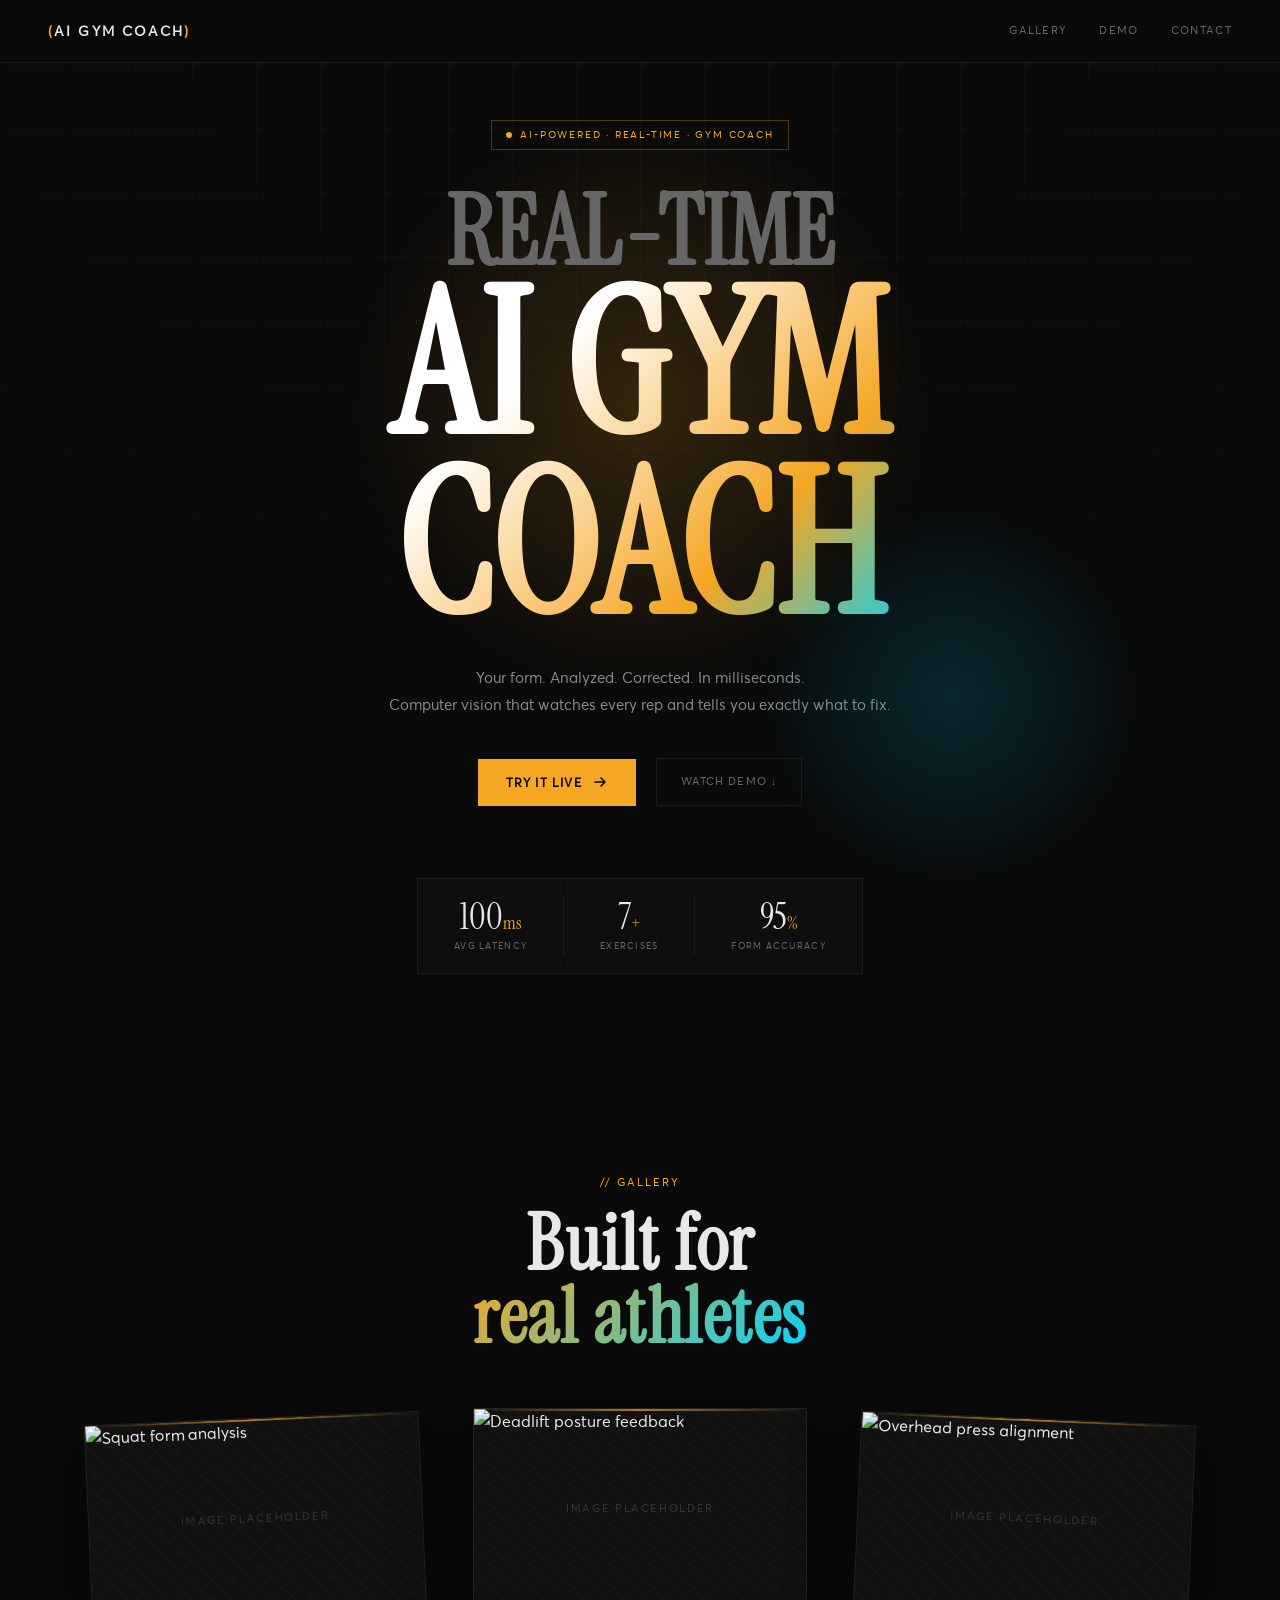
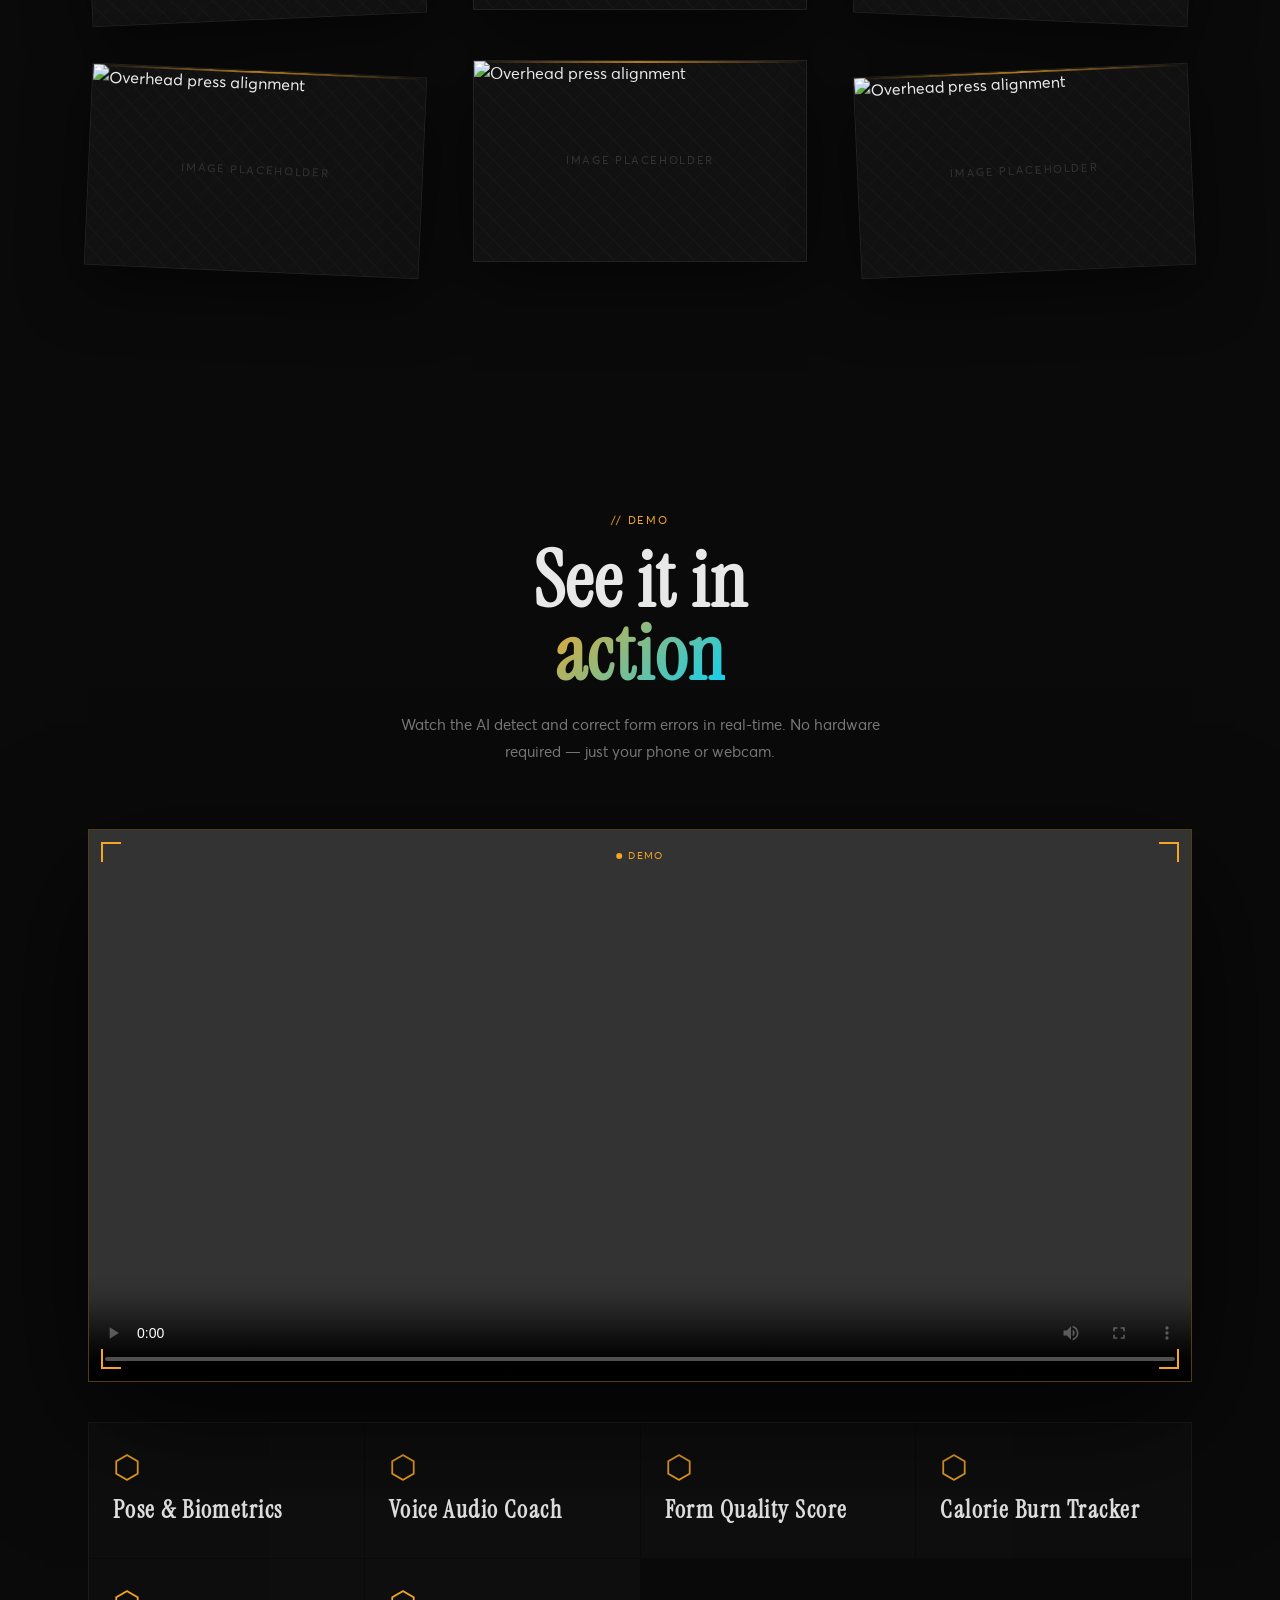
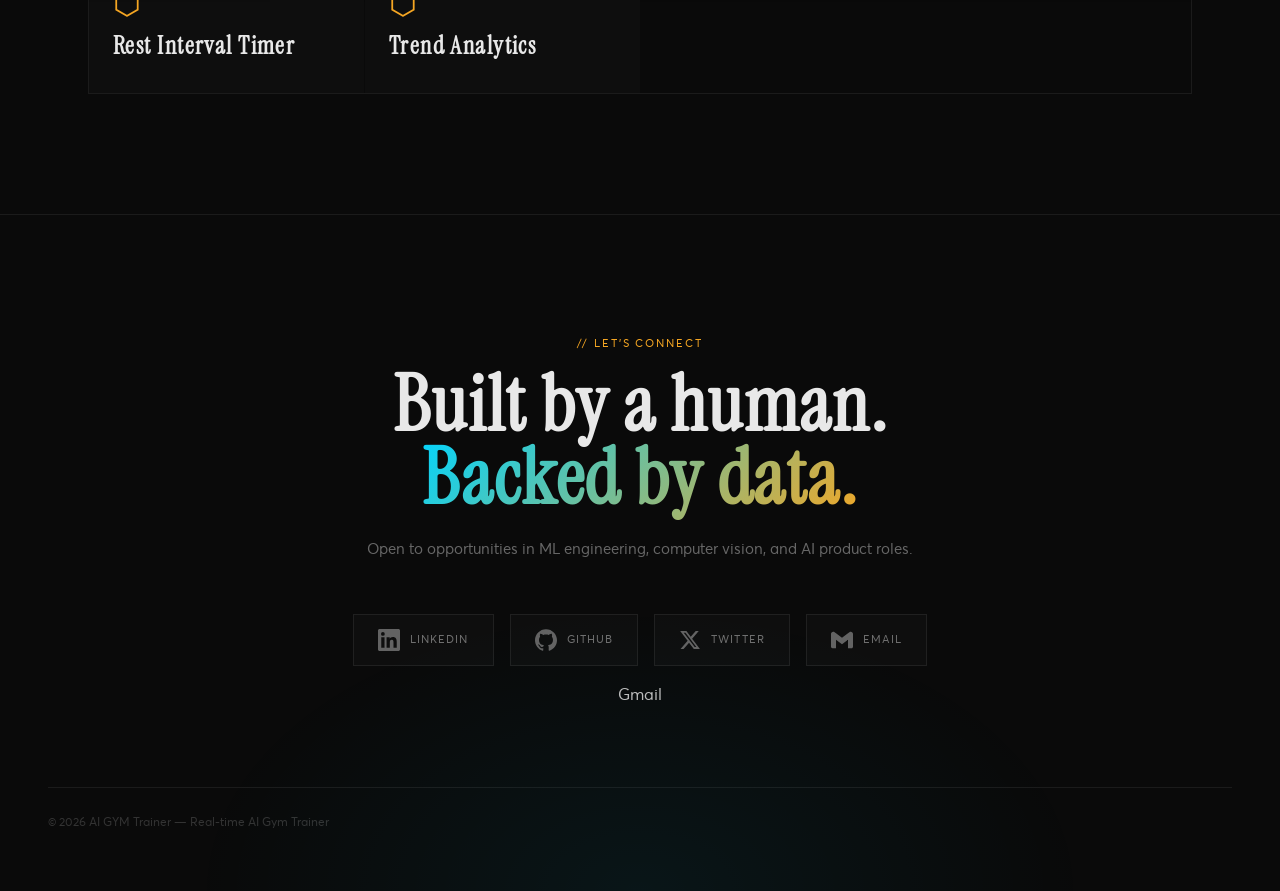
==== LandingPage/index.html @ 3557c046 "Initial commit" ====
<!doctype html>
<html lang="en">
  <head>
    <meta charset="UTF-8" />
    <meta name="viewport" content="width=device-width, initial-scale=1.0" />
    <title>Real-time AI GYM Trainer</title>
    <link rel="stylesheet" href="style.css" />
    <style>
      @font-face {
        font-family: "Averta";
        src: url("fonts/Averta.woff2") format("woff2");
        font-weight: normal;
        font-style: normal;
      }
    </style>
    <link rel="preconnect" href="https://fonts.googleapis.com" />
    <link rel="preconnect" href="https://fonts.gstatic.com" crossorigin />
    <link
      href="https://fonts.googleapis.com/css2?family=Ubuntu:wght@400;700&family=Instrument+Serif:ital,wght@0,400;1,400&display=swap"
      rel="stylesheet"
    />
  </head>
  <body>
    <!-- GRID OVERLAY -->
    <div class="grid-overlay" aria-hidden="true"></div>

    <!-- NAV -->
    <nav class="nav">
      <div class="nav-logo">
        <span class="logo-bracket">(</span>AI GYM COACH<span
          class="logo-bracket"
          >)</span
        >
      </div>
      <div class="nav-links">
        <a href="#visuals">Gallery</a>
        <a href="#demo">Demo</a>
        <a href="#contact">Contact</a>
      </div>
    </nav>

    <!-- HERO -->
    <section class="hero" id="hero">
      <div class="hero-tag">
        <span class="dot"></span>
        <span>AI-POWERED · REAL-TIME · GYM COACH</span>
      </div>

      <h1 class="hero-title">
        <span class="line-one">REAL-TIME</span>
        <span class="line-two">AI GYM<br />COACH</span>
      </h1>

      <p class="hero-sub">
        Your form. Analyzed. Corrected. In milliseconds.<br />
        Computer vision that watches every rep and tells you exactly what to
        fix.
      </p>

      <div class="hero-cta-row">
        <a
          href="https://ai-realtime-gym-coach.streamlit.app/"
          target="_blank"
          rel="noopener noreferrer"
          class="btn-primary"
          id="cta-button"
        >
          <span>Try it live</span>
          <svg width="16" height="16" viewBox="0 0 16 16" fill="none">
            <path
              d="M3 8H13M13 8L9 4M13 8L9 12"
              stroke="currentColor"
              stroke-width="1.5"
              stroke-linecap="round"
              stroke-linejoin="round"
            />
          </svg>
        </a>
        <a href="#demo-video" class="btn-ghost">WATCH DEMO ↓</a>
      </div>

      <!-- Live metrics strip -->
      <div class="metrics-strip">
        <div class="metric">
          <span class="metric-val">100<span class="unit">ms</span></span>
          <span class="metric-label">Avg Latency</span>
        </div>
        <div class="metric-divider"></div>
        <div class="metric">
          <span class="metric-val">7<span class="unit">+</span></span>
          <span class="metric-label">Exercises</span>
        </div>
        <div class="metric-divider"></div>
        <div class="metric">
          <span class="metric-val">95<span class="unit">%</span></span>
          <span class="metric-label">Form Accuracy</span>
        </div>
      </div>
    </section>

    <!-- VISUAL SECTION -->
    <section class="visuals" id="visuals">
      <div class="section-header center-header">
        <span class="section-tag">// GALLERY</span>
        <h2 class="section-title">Built for<br /><em>real athletes</em></h2>
      </div>

      <div class="card-grid">
        <!-- Card 1 -->
        <div class="img-card card-tilt-left card-float-1">
          <div class="card-inner">
            <div class="card-img-wrap">
              <!-- Replace src with your image -->
              <img
                src="./IMGs/i1.png"
                alt="Squat form analysis"
                onerror="this.parentElement.classList.add('img-placeholder')"
              />
              <div class="card-scan-line"></div>
            </div>
            <div class="card-corner tl"></div>
            <div class="card-corner tr"></div>
            <div class="card-corner bl"></div>
            <div class="card-corner br"></div>
          </div>
        </div>

        <!-- Card 2 — tall center -->
        <div class="img-card card-center card-float-2">
          <div class="card-inner">
            <div class="card-img-wrap">
              <img
                src="./IMGs/i2.png"
                alt="Deadlift posture feedback"
                onerror="this.parentElement.classList.add('img-placeholder')"
              />
              <div class="card-scan-line"></div>
            </div>
            <div class="card-corner tl"></div>
            <div class="card-corner tr"></div>
            <div class="card-corner bl"></div>
            <div class="card-corner br"></div>
          </div>
        </div>

        <!-- Card 3 -->
        <div class="img-card card-tilt-right card-float-3">
          <div class="card-inner">
            <div class="card-img-wrap">
              <img
                src="./IMGs/i3.png"
                alt="Overhead press alignment"
                onerror="this.parentElement.classList.add('img-placeholder')"
              />
              <div class="card-scan-line"></div>
            </div>
            <div class="card-corner tl"></div>
            <div class="card-corner tr"></div>
            <div class="card-corner bl"></div>
            <div class="card-corner br"></div>
          </div>
        </div>

        <div class="img-card card-tilt-right card-float-4">
          <div class="card-inner"> 
            <div class="card-img-wrap">
              <img
                src="./IMGs/i4.png"
                alt="Overhead press alignment"
                onerror="this.parentElement.classList.add('img-placeholder')"
              />
              <div class="card-scan-line"></div>
            </div>
            <div class="card-corner tl"></div>
            <div class="card-corner tr"></div>
            <div class="card-corner bl"></div>
            <div class="card-corner br"></div>
          </div>
        </div>

        <div class="img-card card-center card-float-5">
          <div class="card-inner">
            <div class="card-img-wrap">
              <img
                src="./IMGs/i5.png"
                alt="Overhead press alignment"
                onerror="this.parentElement.classList.add('img-placeholder')"
              />
              <div class="card-scan-line"></div>
            </div>
            <div class="card-corner tl"></div>
            <div class="card-corner tr"></div>
            <div class="card-corner bl"></div>
            <div class="card-corner br"></div>
          </div>
        </div>

        <div class="img-card card-tilt-left card-float-6">
          <div class="card-inner">
            <div class="card-img-wrap">
              <img
                src="./IMGs/i6.png"
                alt="Overhead press alignment"
                onerror="this.parentElement.classList.add('img-placeholder')"
              />
              <div class="card-scan-line"></div>
            </div>
            <div class="card-corner tl"></div>
            <div class="card-corner tr"></div>
            <div class="card-corner bl"></div>
            <div class="card-corner br"></div>
          </div>
        </div>
      </div>
    </section>

    <!-- DEMO SECTION -->
    <section class="demo" id="demo">
      <div class="section-header center-header">
        <span class="section-tag">// DEMO</span>
        <h2 class="section-title">See it in<br /><em>action</em></h2>
        <p class="section-desc">
          Watch the AI detect and correct form errors in real-time. No hardware
          required — just your phone or webcam.
        </p>
      </div>

      <div class="video-wrapper" id="demo-video">
        <div class="video-glow"></div>
        <div class="video-container">
          <div class="video-corner tl"></div>
          <div class="video-corner tr"></div>
          <div class="video-corner bl"></div>
          <div class="video-corner br"></div>
          <div class="video-status">
            <span class="dot pulse-dot"></span>
            <span>DEMO</span>
          </div>
          <!-- Replace with your video. Options:
             MP4:    <video src="your-demo.mp4" controls></video>
             YouTube: <iframe src="https://www.youtube.com/embed/YOUR_ID" ...></iframe>
        -->
          <video src="videos/video.mp4" controls playsinline></video>
          <!-- <iframe src="https://www.youtube.com/embed/YOUR_VIDEO_ID" allowfullscreen></iframe> -->
        </div>
      </div>

      <!-- feature callouts below video -->
      <div class="feature-row">
        <div class="feature">
          <span class="feature-icon">⬡</span>
          <strong>Pose & Biometrics</strong>
        </div>
        <div class="feature">
          <span class="feature-icon">⬡</span>
          <strong>Voice Audio Coach</strong>
        </div>
        <div class="feature">
          <span class="feature-icon">⬡</span>
          <strong>Form Quality Score</strong>
        </div>
        <div class="feature">
          <span class="feature-icon">⬡</span>
          <strong>Calorie Burn Tracker</strong>
        </div>
        <div class="feature">
          <span class="feature-icon">⬡</span>
          <strong>Rest Interval Timer</strong>
        </div>
        <div class="feature">
          <span class="feature-icon">⬡</span>
          <strong>Trend Analytics</strong>
        </div>
      </div>
    </section>

    <!-- CONTACT SECTION -->
    <section class="contact" id="contact">
      <div class="contact-inner">
        <span class="section-tag">// LET'S CONNECT</span>
        <h2 class="contact-title">
          Built by a human.<br /><em>Backed by data.</em>
        </h2>
        <p class="contact-desc">
          Open to opportunities in ML engineering, computer vision, and AI
          product roles.
        </p>

        <div class="social-grid">
          <!-- LinkedIn -->
          <a
            href="https://www.linkedin.com"
            target="_blank"
            rel="noopener"
            class="social-btn"
            aria-label="LinkedIn"
          >
            <span class="social-icon">
              <svg
                viewBox="0 0 24 24"
                fill="currentColor"
                width="22"
                height="22"
              >
                <path
                  d="M20.447 20.452h-3.554v-5.569c0-1.328-.027-3.037-1.852-3.037-1.853 0-2.136 1.445-2.136 2.939v5.667H9.351V9h3.414v1.561h.046c.477-.9 1.637-1.85 3.37-1.85 3.601 0 4.267 2.37 4.267 5.455v6.286zM5.337 7.433a2.062 2.062 0 0 1-2.063-2.065 2.064 2.064 0 1 1 2.063 2.065zm1.782 13.019H3.555V9h3.564v11.452zM22.225 0H1.771C.792 0 0 .774 0 1.729v20.542C0 23.227.792 24 1.771 24h20.451C23.2 24 24 23.227 24 22.271V1.729C24 .774 23.2 0 22.222 0h.003z"
                />
              </svg>
            </span>
            <span class="social-label">LinkedIn</span>
          </a>

          <!-- GitHub -->
          <a
            href="https://github.com"
            target="_blank"
            rel="noopener"
            class="social-btn"
            aria-label="GitHub"
          >
            <span class="social-icon">
              <svg
                viewBox="0 0 24 24"
                fill="currentColor"
                width="22"
                height="22"
              >
                <path
                  d="M12 .297c-6.63 0-12 5.373-12 12 0 5.303 3.438 9.8 8.205 11.385.6.113.82-.258.82-.577 0-.285-.01-1.04-.015-2.04-3.338.724-4.042-1.61-4.042-1.61C4.422 18.07 3.633 17.7 3.633 17.7c-1.087-.744.084-.729.084-.729 1.205.084 1.838 1.236 1.838 1.236 1.07 1.835 2.809 1.305 3.495.998.108-.776.417-1.305.76-1.605-2.665-.3-5.466-1.332-5.466-5.93 0-1.31.465-2.38 1.235-3.22-.135-.303-.54-1.523.105-3.176 0 0 1.005-.322 3.3 1.23.96-.267 1.98-.399 3-.405 1.02.006 2.04.138 3 .405 2.28-1.552 3.285-1.23 3.285-1.23.645 1.653.24 2.873.12 3.176.765.84 1.23 1.91 1.23 3.22 0 4.61-2.805 5.625-5.475 5.92.42.36.81 1.096.81 2.22 0 1.606-.015 2.896-.015 3.286 0 .315.21.69.825.57C20.565 22.092 24 17.592 24 12.297c0-6.627-5.373-12-12-12"
                />
              </svg>
            </span>
            <span class="social-label">GitHub</span>
          </a>

          <!-- Twitter / X -->
          <a
            href="https://twitter.com"
            target="_blank"
            rel="noopener"
            class="social-btn"
            aria-label="Twitter"
          >
            <span class="social-icon">
              <svg
                viewBox="0 0 24 24"
                fill="currentColor"
                width="22"
                height="22"
              >
                <path
                  d="M18.244 2.25h3.308l-7.227 8.26 8.502 11.24H16.17l-5.214-6.817L4.99 21.75H1.68l7.73-8.835L1.254 2.25H8.08l4.713 6.231zm-1.161 17.52h1.833L7.084 4.126H5.117z"
                />
              </svg>
            </span>
            <span class="social-label">Twitter</span>
          </a>

          <!-- Contact / Email -->
          <a
            href="mailto:contact@example.com"
            class="social-btn"
            aria-label="Email"
          >
            <span class="social-icon">
              <svg
                viewBox="0 0 24 24"
                fill="currentColor"
                width="22"
                height="22"
              >
                <path
                  d="M24 5.457v13.909c0 .904-.732 1.636-1.636 1.636h-3.819V11.73L12 16.64l-6.545-4.91v9.273H1.636A1.636 1.636 0 0 1 0 19.366V5.457c0-2.023 2.309-3.178 3.927-1.964L5.455 4.64 12 9.548l6.545-4.910 1.528-1.145C21.69 2.28 24 3.434 24 5.457z"
                />
              </svg>
            </span>
            <span class="social-label">Email</span>
          </a>
            </span>
            <span class="social-label">Gmail</span>
          </a>
        </div>
      </div>

      <footer class="footer">
        <span>© 2026 AI GYM Trainer — Real-time AI Gym Trainer</span>
      </footer>
    </section>
  </body>
</html>
---- LandingPage/style.css ----
/* ============================================================
   AI GYM COACH — Real-time AI GYM Trainer
   style.css
   ============================================================ */

/* ── TOKENS ── */
:root {
  --bg:        #0a0a0a;
  --surface:   #111111;
  --border:    rgba(255,255,255,0.07);
  --amber:     #f5a623;
  --amber-dim: #b97a18;
  --amber-glow:rgba(245,166,35,0.18);
  --cyan:      #00d4ff;
  --cyan-glow: rgba(0,212,255,0.15);
  --text:      #e8e8e8;
  --muted:     #666;
  --font-display: 'Instrument Serif', serif;
  --font-body:    'Ubuntu', monospace;
  --font-body:    'Averta', sans-serif;
  --radius:    0px;
  --max-w:     1200px;
}

/* ── RESET ── */
*, *::before, *::after { box-sizing: border-box; margin: 0; padding: 0; }
html { scroll-behavior: smooth; }
body {
  background: var(--bg);
  color: var(--text);
  font-family: var(--font-body);
  font-size: 16px;
  line-height: 1.6;
  overflow-x: hidden;
}
a { color: inherit; text-decoration: none; }
img { display: block; width: 100%; height: 100%; object-fit: contain; }

/* ── GRID OVERLAY ── */
.grid-overlay {
  position: fixed;
  inset: 0;
  pointer-events: none;
  z-index: 0;
  background-image:
    linear-gradient(rgba(255,255,255,0.025) 1px, transparent 1px),
    linear-gradient(90deg, rgba(255,255,255,0.025) 1px, transparent 1px);
  background-size: 64px 64px;
  mask-image: radial-gradient(ellipse 80% 80% at 50% 0%, black 40%, transparent 100%);
}

/* ── NAV ── */
.nav {
  position: fixed;
  top: 0; left: 0; right: 0;
  z-index: 100;
  display: flex;
  align-items: center;
  justify-content: space-between;
  padding: 20px 48px;
  background: rgba(10,10,10,0.7);
  backdrop-filter: blur(16px);
  border-bottom: 1px solid var(--border);
}

.nav-logo {
  font-family: var(--font-body);
  font-weight: 700;
  font-size: 14px;
  letter-spacing: 0.15em;
  color: var(--text);
}
.logo-bracket { color: var(--amber); }

.nav-links {
  display: flex;
  gap: 32px;
}
.nav-links a {
  font-family: var(--font-body);
  font-size: 11px;
  letter-spacing: 0.12em;
  text-transform: uppercase;
  color: var(--muted);
  transition: color 0.2s;
}
.nav-links a:hover { color: var(--amber); }

/* ── HERO ── */
.hero {
  position: relative;
  z-index: 1;
  min-height: 100vh;
  display: flex;
  flex-direction: column;
  align-items: center;
  justify-content: center;
  text-align: center;
  padding: 120px 24px 80px;
  overflow: hidden;
}

/* Background glow blobs */
.hero::before {
  content: '';
  position: absolute;
  width: 600px; height: 600px;
  border-radius: 50%;
  background: radial-gradient(circle, var(--amber-glow) 0%, transparent 70%);
  top: 10%; left: 50%;
  transform: translateX(-50%);
  pointer-events: none;
  animation: blob-drift 8s ease-in-out infinite alternate;
}
.hero::after {
  content: '';
  position: absolute;
  width: 400px; height: 400px;
  border-radius: 50%;
  background: radial-gradient(circle, var(--cyan-glow) 0%, transparent 70%);
  bottom: 15%; right: 10%;
  pointer-events: none;
  animation: blob-drift 10s ease-in-out infinite alternate-reverse;
}

@keyframes blob-drift {
  from { transform: translateX(-50%) scale(1); opacity: 0.6; }
  to   { transform: translateX(-50%) scale(1.2) translateY(-20px); opacity: 1; }
}

.hero-tag {
  display: inline-flex;
  align-items: center;
  gap: 8px;
  font-family: var(--font-body);
  font-size: 10px;
  letter-spacing: 0.18em;
  color: var(--amber);
  border: 1px solid rgba(245,166,35,0.3);
  padding: 6px 14px;
  border-radius: var(--radius);
  margin-bottom: 40px;
  animation: fade-up 0.8s ease both;
}
.dot {
  width: 6px; height: 6px;
  border-radius: 50%;
  background: var(--amber);
  animation: blink 2s ease-in-out infinite;
}
@keyframes blink {
  0%, 100% { opacity: 1; }
  50%       { opacity: 0.2; }
}

.hero-title {
  font-family: var(--font-display);
  line-height: 0.9;
  letter-spacing: 0.02em;
  animation: fade-up 0.8s 0.1s ease both;
}
.line-one {
  display: block;
  font-size: clamp(56px, 8vw, 96px);
  color: var(--muted);
}
.line-two {
  display: block;
  font-size: clamp(80px, 16vw, 200px);
  background: linear-gradient(135deg, #ffffff 30%, var(--amber) 70%, var(--cyan) 100%);
  -webkit-background-clip: text;
  -webkit-text-fill-color: transparent;
  background-clip: text;
  min-width: 600px;
}

.hero-sub {
  max-width: 520px;
  font-size: 15px;
  font-weight: 300;
  color: #888;
  margin-top: 28px;
  line-height: 1.8;
  animation: fade-up 0.8s 0.2s ease both;
}

.hero-cta-row {
  display: flex;
  align-items: center;
  gap: 20px;
  margin-top: 40px;
  animation: fade-up 0.8s 0.3s ease both;
}

.btn-primary {
  display: inline-flex;
  align-items: center;
  gap: 10px;
  background: var(--amber);
  color: #000;
  font-family: var(--font-body);
  font-size: 12px;
  font-weight: 700;
  letter-spacing: 0.1em;
  text-transform: uppercase;
  padding: 14px 28px;
  border-radius: var(--radius);
  transition: transform 0.2s, box-shadow 0.2s, background 0.2s;
  box-shadow: 0 0 0 0 var(--amber-glow);
}
.btn-primary:hover {
  background: #ffc04d;
  transform: translateY(-2px);
  box-shadow: 0 8px 40px var(--amber-glow);
}
.btn-primary:active { transform: translateY(0); }

.btn-ghost {
  font-family: var(--font-body);
  font-size: 11px;
  letter-spacing: 0.1em;
  color: var(--muted);
  border: 1px solid var(--border);
  padding: 14px 24px;
  border-radius: var(--radius);
  transition: color 0.2s, border-color 0.2s;
}
.btn-ghost:hover {
  color: var(--text);
  border-color: rgba(255,255,255,0.2);
}

/* METRICS STRIP */
.metrics-strip {
  display: flex;
  align-items: center;
  gap: 0;
  margin-top: 72px;
  border: 1px solid var(--border);
  border-radius: var(--radius);
  overflow: hidden;
  animation: fade-up 0.8s 0.5s ease both;
}
.metric {
  display: flex;
  flex-direction: column;
  align-items: center;
  padding: 20px 36px;
  gap: 4px;
  background: rgba(255,255,255,0.02);
  transition: background 0.2s;
}
.metric:hover { background: rgba(245,166,35,0.05); }
.metric-val {
  font-family: var(--font-display);
  font-size: 36px;
  line-height: 1;
  color: var(--text);
}
.unit {
  font-size: 18px;
  color: var(--amber);
}
.metric-label {
  font-family: var(--font-body);
  font-size: 9px;
  letter-spacing: 0.14em;
  text-transform: uppercase;
  color: var(--muted);
}
.metric-divider {
  width: 1px;
  height: 60px;
  background: var(--border);
  flex-shrink: 0;
}

@keyframes fade-up {
  from { opacity: 0; transform: translateY(24px); }
  to   { opacity: 1; transform: translateY(0); }
}

/* ── VISUALS ── */
.visuals {
  position: relative;
  z-index: 1;
  padding: 120px 48px;
  max-width: var(--max-w);
  margin: 0 auto;
}

.section-header {
  margin-bottom: 64px;
}
.section-tag {
  font-family: var(--font-body);
  font-size: 11px;
  letter-spacing: 0.18em;
  color: var(--amber);
  display: block;
  margin-bottom: 16px;
}
.section-title {
  font-family: var(--font-display);
  font-size: clamp(48px, 6vw, 80px);
  line-height: 0.95;
  letter-spacing: 0.02em;
}
.section-title em {
  font-style: normal;
  background: linear-gradient(135deg, var(--amber), var(--cyan));
  -webkit-background-clip: text;
  -webkit-text-fill-color: transparent;
  background-clip: text;
}
.center-header { text-align: center; }
.section-desc {
  max-width: 480px;
  margin: 20px auto 0;
  color: #777;
  font-size: 15px;
  line-height: 1.8;
}

/* CARD GRID */
.card-grid {
  display: grid;
  grid-template-columns: repeat(3, 1fr);
  grid-template-rows: auto auto;
  gap: 50px;
}

.img-card {
  position: relative;
  border-radius: var(--radius);
  cursor: default;
  transition: transform 0.4s cubic-bezier(0.34,1.56,0.64,1);
}
.img-card:hover { transform: translateY(-6px) rotate(0deg) !important; }

.card-tilt-left  { transform: rotate(-2.5deg); animation: float1 6s ease-in-out infinite; }
.card-center     { transform: rotate(0deg) translateY(-10px); animation: float2 7s ease-in-out infinite; }
.card-tilt-right { transform: rotate(2.5deg); animation: float3 5.5s ease-in-out infinite; }
.card-wide       {
  grid-column: 1 / -1;
  transform: rotate(0deg);
  animation: float4 8s ease-in-out infinite;
}

@keyframes float1 {
  0%,100% { transform: rotate(-2.5deg) translateY(0); }
  50%     { transform: rotate(-2.5deg) translateY(-12px); }
}
@keyframes float2 {
  0%,100% { transform: rotate(0deg) translateY(-10px); }
  50%     { transform: rotate(0deg) translateY(-22px); }
}
@keyframes float3 {
  0%,100% { transform: rotate(2.5deg) translateY(0); }
  50%     { transform: rotate(2.5deg) translateY(-10px); }
}
@keyframes float4 {
  0%,100% { transform: rotate(-2.5deg) translateY(0); }
  50%     { transform: rotate(-2.5deg) translateY(-12px); }
}
@keyframes float5 {
  0%,100% { transform: rotate(0deg) translateY(-10px); }
  50%     { transform: rotate(0deg) translateY(-22px); }
}
@keyframes float6 {
  0%,100% { transform: rotate(2.5deg) translateY(0); }
  50%     { transform: rotate(2.5deg) translateY(-10px); }
}
.card-inner {
  border: 1px solid var(--border);
  border-radius: var(--radius);
  overflow: hidden;
  background: var(--surface);
  box-shadow: 0 20px 60px rgba(0,0,0,0.5);
  transition: box-shadow 0.3s, border-color 0.3s;
}
.img-card:hover .card-inner {
  border-color: rgba(245,166,35,0.35);
  box-shadow: 0 30px 80px rgba(0,0,0,0.6), 0 0 40px var(--amber-glow);
}
.card-inner-wide {
  display: grid;
  grid-template-columns: 1fr 1fr;
}

.card-img-wrap {
  position: relative;
  height: 200px;
  overflow: hidden;
  background: #181818;
}
.card-img-wrap.wide { height: 220px; }
.card-img-wrap.img-placeholder::after {
  content: 'IMAGE PLACEHOLDER';
  position: absolute;
  inset: 0;
  display: flex;
  align-items: center;
  justify-content: center;
  font-family: var(--font-body);
  font-size: 11px;
  letter-spacing: 0.15em;
  color: #333;
}

/* placeholder checkerboard when image missing */
.img-placeholder {
  background-image:
    repeating-linear-gradient(45deg, #161616 0, #161616 1px, transparent 0, transparent 50%),
    repeating-linear-gradient(-45deg, #161616 0, #161616 1px, transparent 0, transparent 50%);
  background-size: 20px 20px;
  background-color: #111;
}

.card-scan-line {
  position: absolute;
  left: 0; right: 0;
  height: 2px;
  background: linear-gradient(90deg, transparent, var(--amber), transparent);
  opacity: 0.7;
  animation: scan 3s linear infinite;
  top: 0;
}
@keyframes scan {
  from { top: 0; opacity: 0.7; }
  to   { top: 100%; opacity: 0; }
}

.card-label {
  padding: 16px 20px 20px;
}
.card-tag {
  font-family: var(--font-body);
  font-size: 9px;
  letter-spacing: 0.18em;
  color: var(--amber);
  display: block;
  margin-bottom: 6px;
}
.card-label p {
  font-size: 12px;
  color: #666;
  line-height: 1.5;
}

/* Corner brackets */
.card-corner {
  position: absolute;
  width: 12px; height: 12px;
  border-color: var(--amber);
  border-style: solid;
  opacity: 0;
  transition: opacity 0.3s;
}
.img-card:hover .card-corner { opacity: 0.6; }
.card-corner.tl { top: 8px; left: 8px;  border-width: 1px 0 0 1px; }
.card-corner.tr { top: 8px; right: 8px; border-width: 1px 1px 0 0; }
.card-corner.bl { bottom: 8px; left: 8px;  border-width: 0 0 1px 1px; }
.card-corner.br { bottom: 8px; right: 8px; border-width: 0 1px 1px 0; }

/* ── DEMO ── */
.demo {
  position: relative;
  z-index: 1;
  padding: 120px 48px;
  max-width: var(--max-w);
  margin: 0 auto;
}

.video-wrapper {
  position: relative;
  margin-top: 56px;
}
.video-glow {
  position: absolute;
  inset: -40px;
  background: radial-gradient(ellipse 60% 50% at 50% 50%, var(--amber-glow), transparent 70%);
  pointer-events: none;
  animation: glow-pulse 4s ease-in-out infinite alternate;
}
@keyframes glow-pulse {
  from { opacity: 0.5; transform: scale(0.95); }
  to   { opacity: 1;   transform: scale(1.05); }
}

.video-container {
  position: relative;
  border-radius: 0px;
  border: 1px solid rgba(245,166,35,0.3);
  overflow: hidden;
  background: #0d0d0d;
  box-shadow: 0 40px 120px rgba(0,0,0,0.7), inset 0 1px 0 rgba(255,255,255,0.05);
  min-height: 480px;
  display: flex;
  align-items: center;
  justify-content: center;
}
.video-container video,
.video-container iframe {
  width: 100%;
  height: 100%;
  min-height: 480px;
  border: none;
  display: block;
}
.video-corner {
  position: absolute;
  width: 20px; height: 20px;
  border-color: var(--amber);
  border-style: solid;
  z-index: 2;
}
.video-corner.tl { top: 12px; left: 12px;  border-width: 2px 0 0 2px; }
.video-corner.tr { top: 12px; right: 12px; border-width: 2px 2px 0 0; }
.video-corner.bl { bottom: 12px; left: 12px;  border-width: 0 0 2px 2px; }
.video-corner.br { bottom: 12px; right: 12px; border-width: 0 2px 2px 0; }

.video-status {
  position: absolute;
  top: 18px;
  left: 50%;
  transform: translateX(-50%);
  display: flex;
  align-items: center;
  gap: 6px;
  font-family: var(--font-body);
  font-size: 10px;
  letter-spacing: 0.14em;
  color: var(--amber);
  z-index: 2;
}
.pulse-dot {
  animation: pulse-ring 2s ease-in-out infinite;
}
@keyframes pulse-ring {
  0%,100% { box-shadow: 0 0 0 0 rgba(245,166,35,0.6); }
  50%     { box-shadow: 0 0 0 6px rgba(245,166,35,0); }
}

/* Placeholder UI inside video box */
.video-placeholder {
  display: flex;
  flex-direction: column;
  align-items: center;
  gap: 24px;
  color: #333;
  user-select: none;
  padding: 60px;
}
.play-ring {
  width: 80px; height: 80px;
  border-radius: 50%;
  border: 2px solid rgba(245,166,35,0.25);
  display: flex;
  align-items: center;
  justify-content: center;
  animation: ring-spin 8s linear infinite;
}
@keyframes ring-spin {
  from { transform: rotate(0deg); }
  to   { transform: rotate(360deg); }
}
.play-btn {
  width: 48px; height: 48px;
  background: rgba(245,166,35,0.12);
  border: 1px solid rgba(245,166,35,0.3);
  border-radius: 50%;
  display: flex;
  align-items: center;
  justify-content: center;
  color: var(--amber);
  animation: ring-spin-rev 8s linear infinite;
}
@keyframes ring-spin-rev {
  from { transform: rotate(0deg); }
  to   { transform: rotate(-360deg); }
}
.play-btn svg { width: 20px; height: 20px; margin-left: 3px; }
.video-placeholder p {
  font-family: var(--font-body);
  font-size: 12px;
  letter-spacing: 0.08em;
  color: #444;
  text-align: center;
}
.video-placeholder code {
  color: var(--amber);
  background: rgba(245,166,35,0.1);
  padding: 1px 6px;
  border-radius: 3px;
}

/* Feature row */
.feature-row {
  display: grid;
  grid-template-columns: repeat(4, 1fr);
  gap: 1px;
  margin-top: 40px;
  border: 1px solid var(--border);
  border-radius: var(--radius);
  overflow: hidden;
}
.feature {
  background: rgba(255,255,255,0.02);
  padding: 28px 24px;
  transition: background 0.2s;
  display: flex;
  flex-direction: column;
  gap: 8px;
}
.feature:hover { background: rgba(245,166,35,0.04); }
.feature-icon {
  font-size: 32px;
  color: var(--amber);
  line-height: 1;
}
.feature strong {
  font-family: var(--font-display);
  font-size: 24px;
  font-weight: 700;
  letter-spacing: 0.06em;
  color: var(--text);
}
.feature p {
  font-size: 13px;
  color: var(--muted);
  line-height: 1.6;
}

/* ── CONTACT ── */
.contact {
  position: relative;
  z-index: 1;
  padding: 120px 48px 60px;
  border-top: 1px solid var(--border);
  text-align: center;
}
.contact::before {
  content: '';
  position: absolute;
  inset: 0;
  background: radial-gradient(ellipse 50% 60% at 50% 100%, rgba(0,212,255,0.06), transparent 70%);
  pointer-events: none;
}

.contact-inner {
  position: relative;
  max-width: 600px;
  margin: 0 auto;
}

.contact-title {
  font-family: var(--font-display);
  font-size: clamp(48px, 6vw, 80px);
  line-height: 0.95;
  letter-spacing: 0.02em;
  margin: 16px 0 20px;
}
.contact-title em {
  font-style: normal;
  background: linear-gradient(135deg, var(--cyan), var(--amber));
  -webkit-background-clip: text;
  -webkit-text-fill-color: transparent;
  background-clip: text;
}
.contact-desc {
  font-size: 15px;
  color: #666;
  line-height: 1.8;
  margin-bottom: 52px;
}

.social-grid {
  display: flex;
  justify-content: center;
  gap: 16px;
  flex-wrap: wrap;
}

.social-btn {
  display: flex;
  align-items: center;
  gap: 10px;
  padding: 14px 24px;
  border: 1px solid var(--border);
  border-radius: var(--radius);
  background: rgba(255,255,255,0.02);
  color: #888;
  font-family: var(--font-body);
  font-size: 11px;
  letter-spacing: 0.1em;
  text-transform: uppercase;
  transition: color 0.2s, border-color 0.2s, background 0.2s, transform 0.2s, box-shadow 0.2s;
}
.social-btn:hover {
  color: var(--amber);
  border-color: rgba(245,166,35,0.4);
  background: rgba(245,166,35,0.06);
  transform: translateY(-3px);
  box-shadow: 0 8px 30px var(--amber-glow);
}
.social-icon {
  display: flex;
  align-items: center;
  opacity: 0.7;
  transition: opacity 0.2s;
}
.social-btn:hover .social-icon { opacity: 1; }
.social-label { opacity: 0.8; }

/* FOOTER */
.footer {
  display: flex;
  justify-content: space-between;
  align-items: center;
  margin-top: 80px;
  padding-top: 24px;
  border-top: 1px solid var(--border);
  font-size: 12px;
  color: #333;
}
.footer-mono {
  font-family: var(--font-body);
  font-size: 10px;
  letter-spacing: 0.1em;
}

/* ── RESPONSIVE ── */
@media (max-width: 960px) {
  .nav { padding: 16px 24px; }
  .nav-links { gap: 20px; }
  .visuals, .demo { padding: 80px 24px; }
  .card-grid { grid-template-columns: 1fr 1fr; }
  .card-wide { grid-column: 1 / -1; }
  .card-inner-wide { grid-template-columns: 1fr; }
  .feature-row { grid-template-columns: repeat(2, 1fr); }
  .metrics-strip { flex-wrap: wrap; }
}

@media (max-width: 640px) {
  .nav-links { display: none; }
  .hero { padding: 100px 20px 60px; }
  .hero-cta-row { flex-direction: column; }
  .metrics-strip { flex-direction: column; gap: 0; }
  .metric-divider { width: 60px; height: 1px; }
  .card-grid { grid-template-columns: 1fr; }
  .feature-row { grid-template-columns: 1fr; }
  .contact { padding: 80px 24px 40px; }
  .footer { flex-direction: column; gap: 8px; text-align: center; }
  .video-container { min-height: 300px; }
  .video-container video,
  .video-container iframe { min-height: 300px; }
}
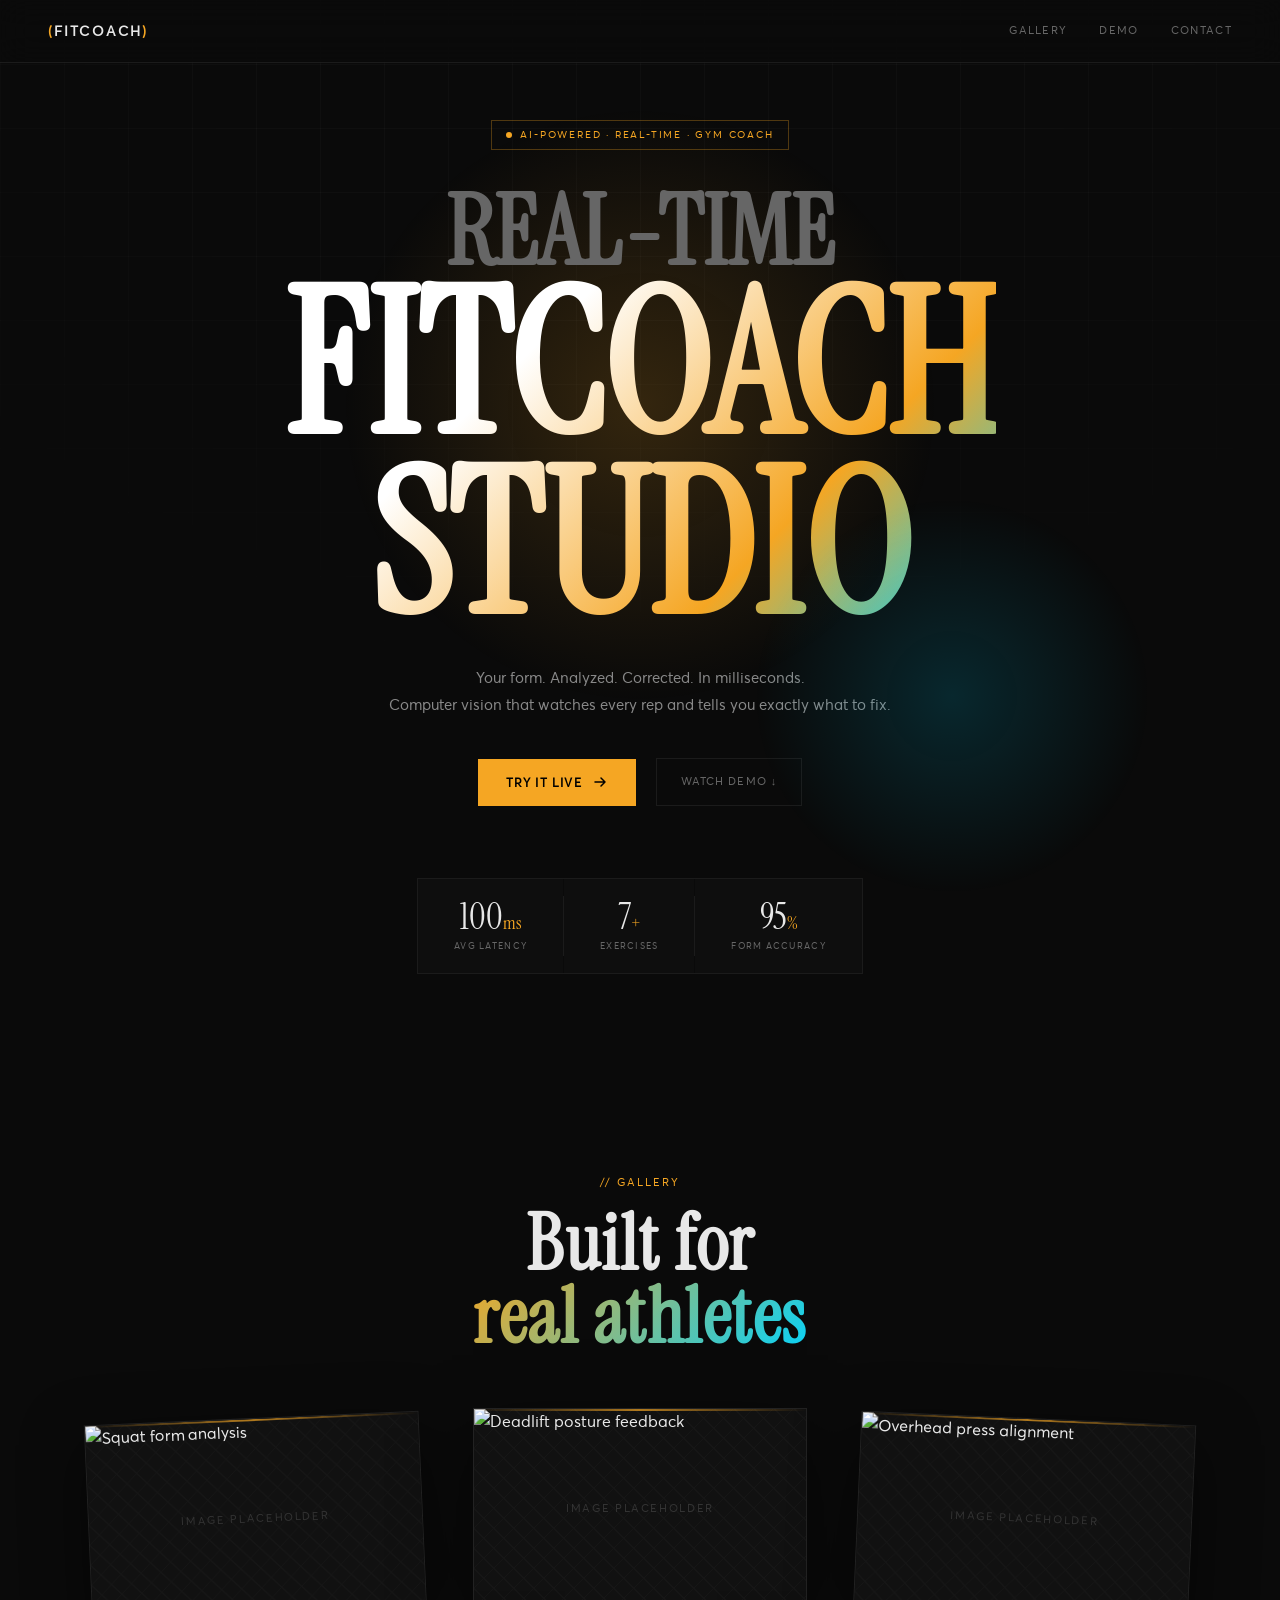
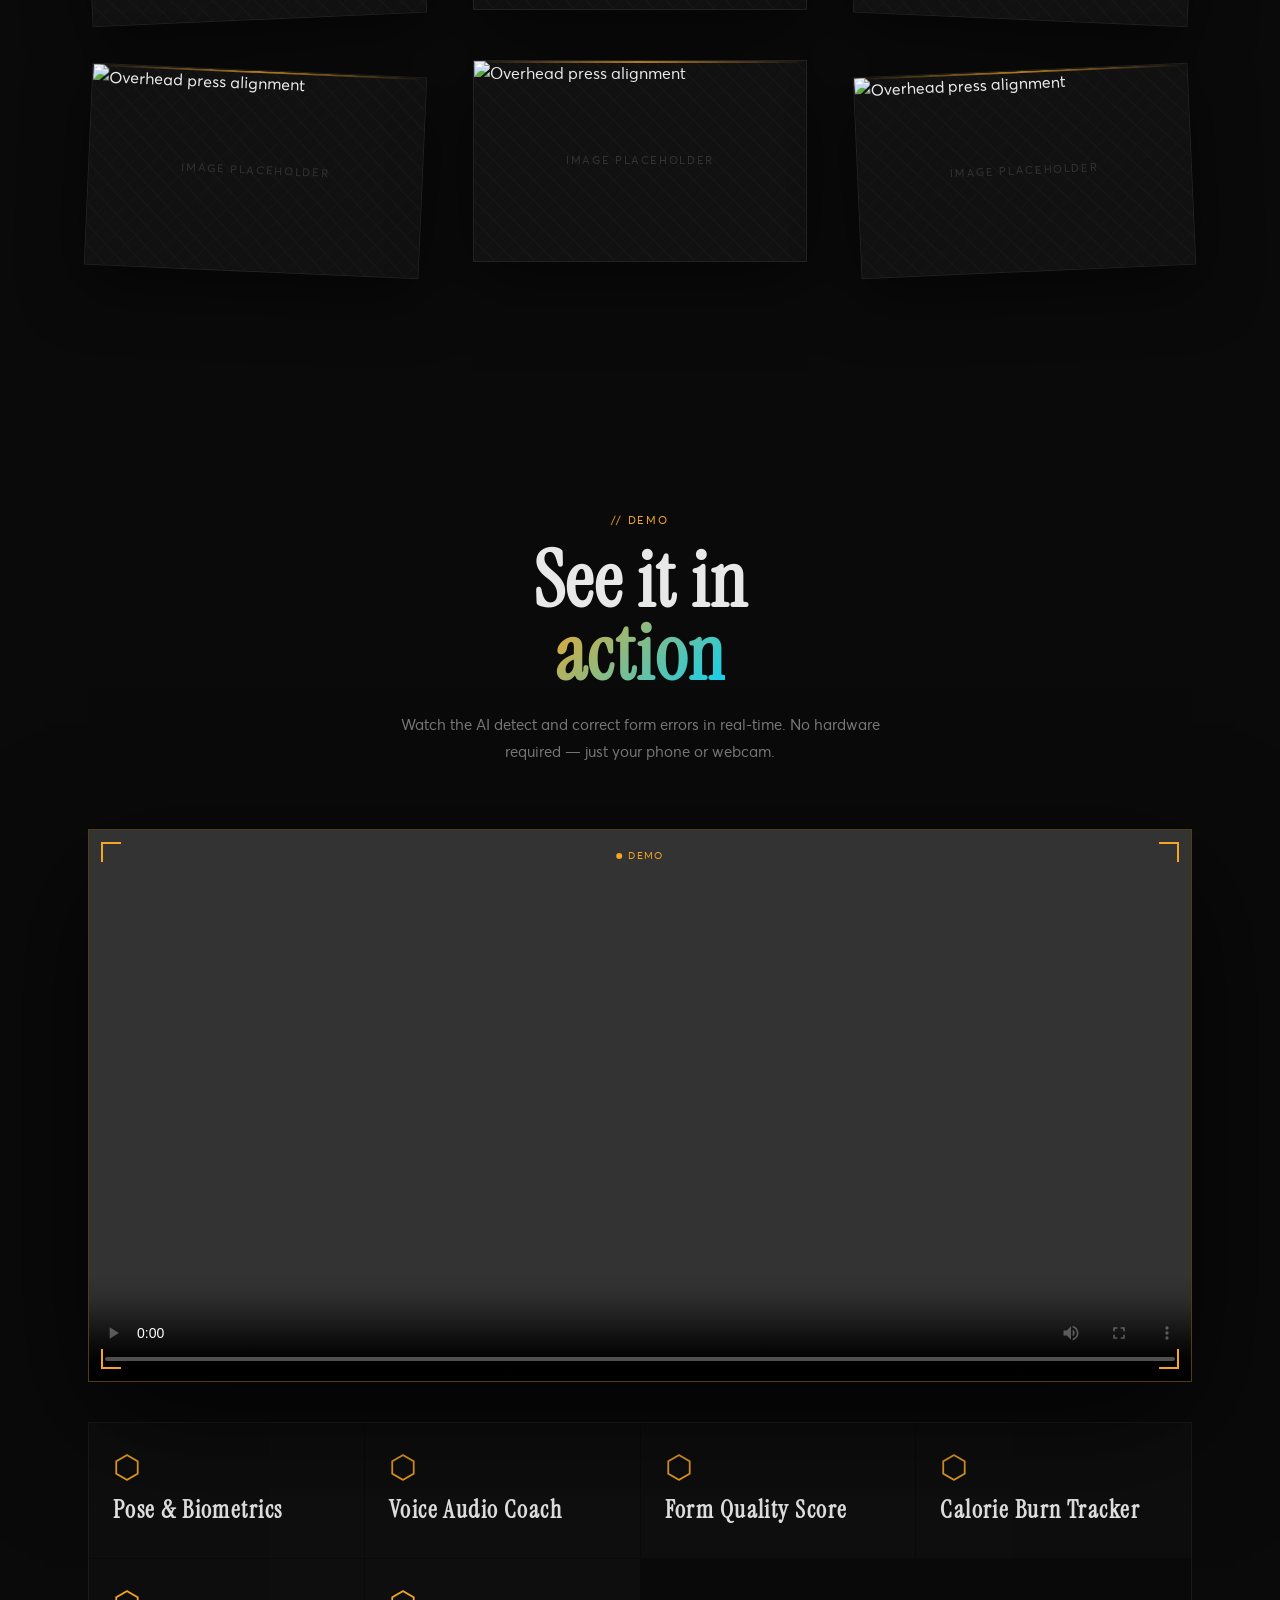
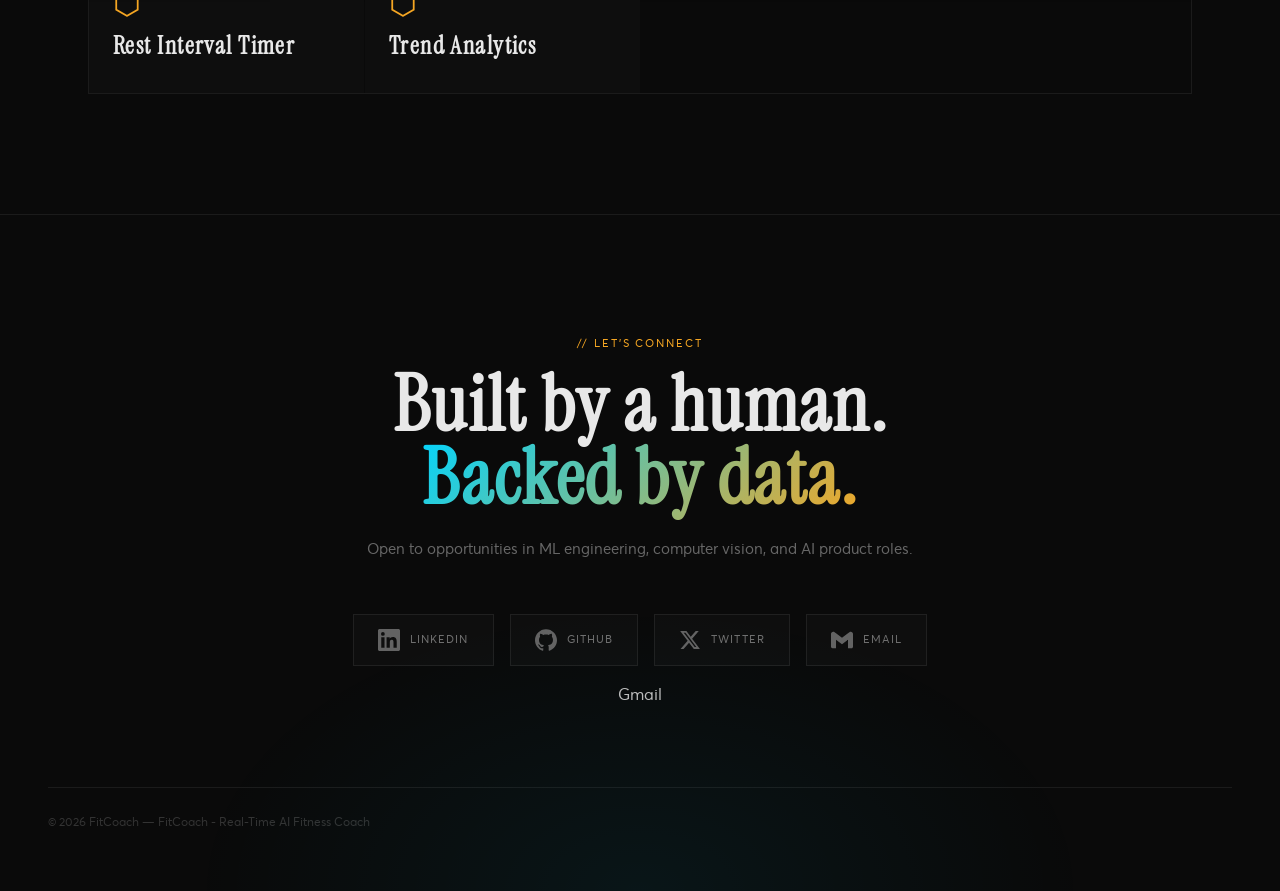
==== commit 2388a217: "Add FitCoach project" ====
--- a/LandingPage/index.html
+++ b/LandingPage/index.html
@@ -3,7 +3,7 @@
   <head>
     <meta charset="UTF-8" />
     <meta name="viewport" content="width=device-width, initial-scale=1.0" />
-    <title>Real-time AI GYM Trainer</title>
+    <title>FitCoach - Real-Time AI Fitness Coach</title>
     <link rel="stylesheet" href="style.css" />
     <style>
       @font-face {
@@ -27,7 +27,7 @@
     <!-- NAV -->
     <nav class="nav">
       <div class="nav-logo">
-        <span class="logo-bracket">(</span>AI GYM COACH<span
+        <span class="logo-bracket">(</span>FITCOACH<span
           class="logo-bracket"
           >)</span
         >
@@ -48,7 +48,7 @@
 
       <h1 class="hero-title">
         <span class="line-one">REAL-TIME</span>
-        <span class="line-two">AI GYM<br />COACH</span>
+        <span class="line-two">FITCOACH<br />STUDIO</span>
       </h1>
 
       <p class="hero-sub">
@@ -383,7 +383,7 @@
       </div>
 
       <footer class="footer">
-        <span>© 2026 AI GYM Trainer — Real-time AI Gym Trainer</span>
+        <span>© 2026 FitCoach — FitCoach - Real-Time AI Fitness Coach</span>
       </footer>
     </section>
   </body>
--- a/LandingPage/style.css
+++ b/LandingPage/style.css
@@ -1,5 +1,5 @@
 /* ============================================================
-   AI GYM COACH — Real-time AI GYM Trainer
+   FITCOACH — Real-time FitCoach
    style.css
    ============================================================ */
 
